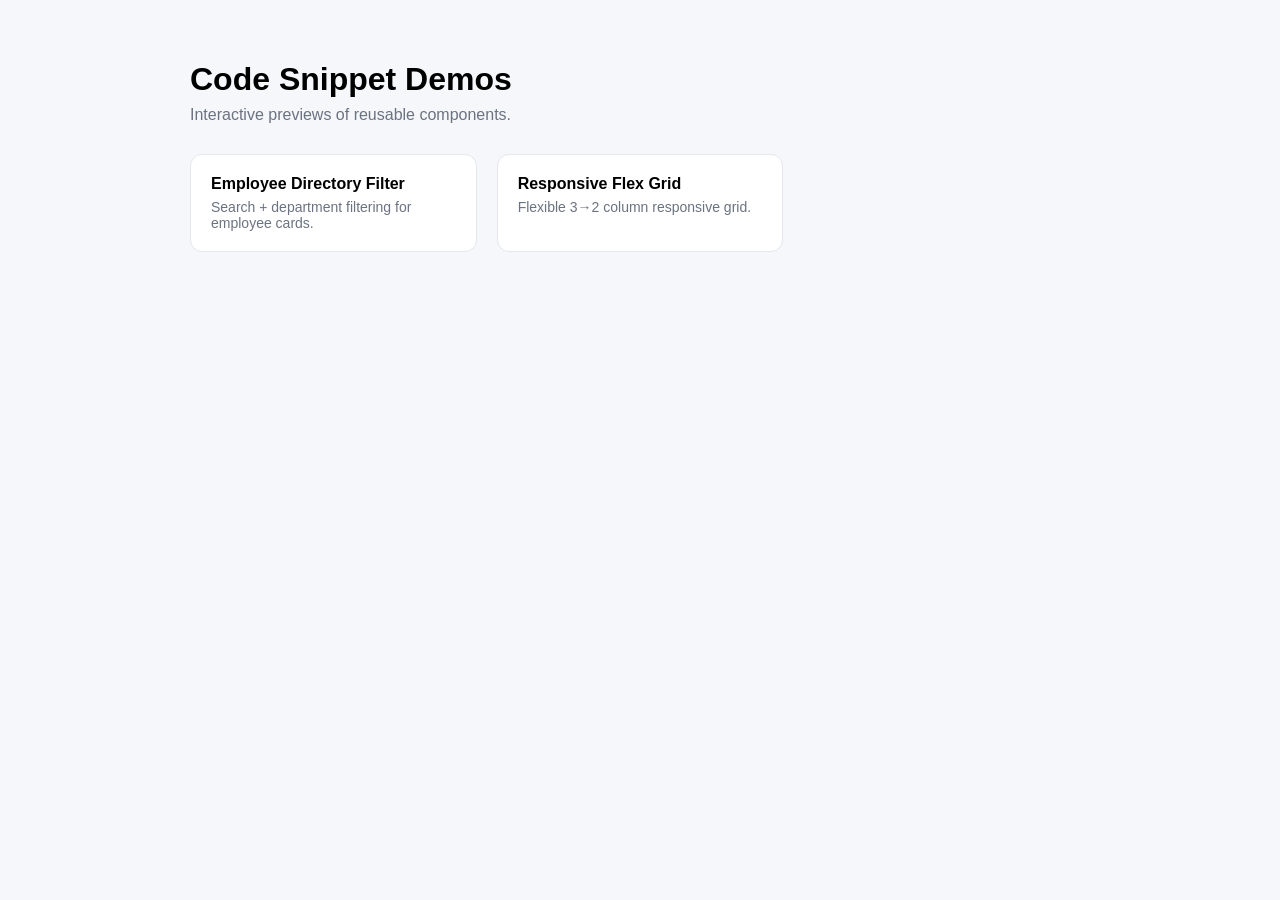
==== demos/index.html @ 4657b1a3 "demo home page" ====
<!DOCTYPE html>
<html lang="en">
<head>
    <meta charset="UTF-8" />
    <meta name="viewport" content="width=device-width, initial-scale=1.0" />
    <title>Snippet Demos</title>

    <style>
        body {
            font-family: Arial, sans-serif;
            background: #f5f7fa;
            margin: 0;
            padding: 40px;
        }

        .container {
            max-width: 900px;
            margin: auto;
        }

        h1 {
            margin-bottom: 8px;
        }

        .subtitle {
            color: #6b7280;
            margin-bottom: 30px;
        }

        .grid {
            display: grid;
            grid-template-columns: repeat(auto-fill, minmax(260px, 1fr));
            gap: 20px;
        }

        .card {
            background: white;
            border-radius: 12px;
            padding: 20px;
            text-decoration: none;
            color: inherit;
            border: 1px solid #e5e7eb;
            transition: all 0.15s ease;
        }

            .card:hover {
                transform: translateY(-3px);
                box-shadow: 0 10px 25px rgba(0,0,0,0.08);
            }

        .card-title {
            font-weight: bold;
            margin-bottom: 6px;
        }

        .card-desc {
            font-size: 14px;
            color: #6b7280;
        }

        .empty {
            color: #6b7280;
            padding: 40px 0;
        }
    </style>
</head>
<body>

    <div class="container">
        <h1>Code Snippet Demos</h1>
        <div class="subtitle">
            Interactive previews of reusable components.
        </div>

        <div id="demoGrid" class="grid"></div>
        <div id="emptyState" class="empty" style="display:none;">
            No demos found.
        </div>
    </div>

    <script>
    async function loadDemos() {
      try {
        const res = await fetch("./demos.json");
        const demos = await res.json();

        const grid = document.getElementById("demoGrid");
        const empty = document.getElementById("emptyState");

        if (!demos.length) {
          empty.style.display = "block";
          return;
        }

        demos.forEach(demo => {
          const a = document.createElement("a");
          a.className = "card";
          a.href = demo.path;

          a.innerHTML = `
            <div class="card-title">${demo.title}</div>
            <div class="card-desc">${demo.description}</div>
          `;

          grid.appendChild(a);
        });

      } catch (err) {
        console.error("Failed to load demos:", err);
      }
    }

    loadDemos();
    </script>

</body>
</html>
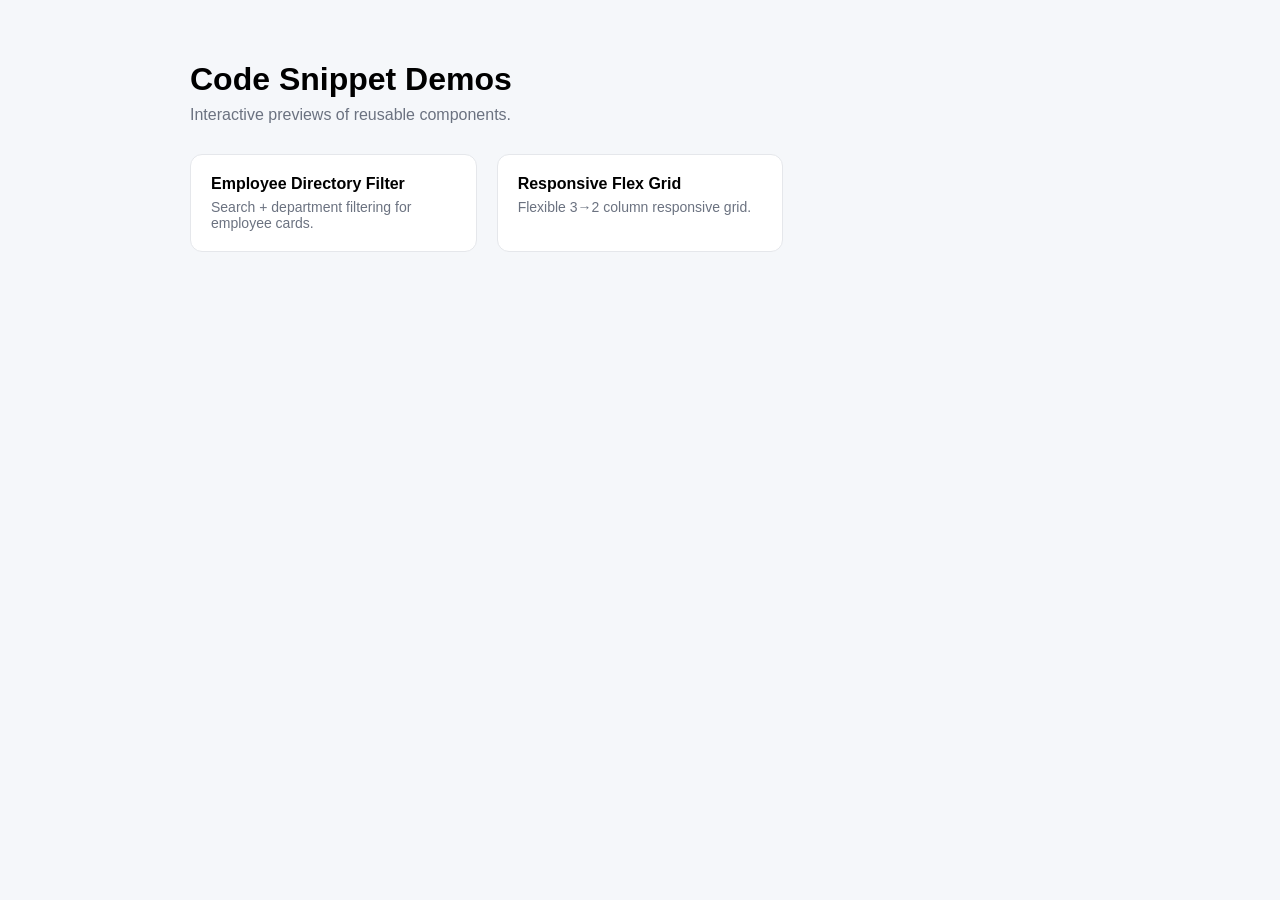
==== commit 52d59d48: "demo styles" ====
--- a/demos/index.html
+++ b/demos/index.html
@@ -4,22 +4,14 @@
     <meta charset="UTF-8" />
     <meta name="viewport" content="width=device-width, initial-scale=1.0" />
     <title>Snippet Demos</title>
+    <link rel="stylesheet" href="demo-styles.css" />
 
     <style>
-        body {
-            font-family: Arial, sans-serif;
-            background: #f5f7fa;
-            margin: 0;
-            padding: 40px;
-        }
+        
 
         .container {
             max-width: 900px;
             margin: auto;
-        }
-
-        h1 {
-            margin-bottom: 8px;
         }
 
         .subtitle {
--- a/demos/demo-styles.css
+++ b/demos/demo-styles.css
@@ -0,0 +1,32 @@
+
+
+body {
+    font-family: 'Open Sans', sans-serif;
+    background: #f5f7fa;
+    margin: 0;
+    padding: 40px;
+}
+
+h1 {
+    margin-bottom: 8px;
+    color: #000000;
+}
+
+p {
+    font-size: 18px;
+    line-height: 22px;
+    color: #000000;
+}
+
+a {
+    text-decoration: none;
+    color: #000000;
+}
+
+
+
+
+
+
+
+
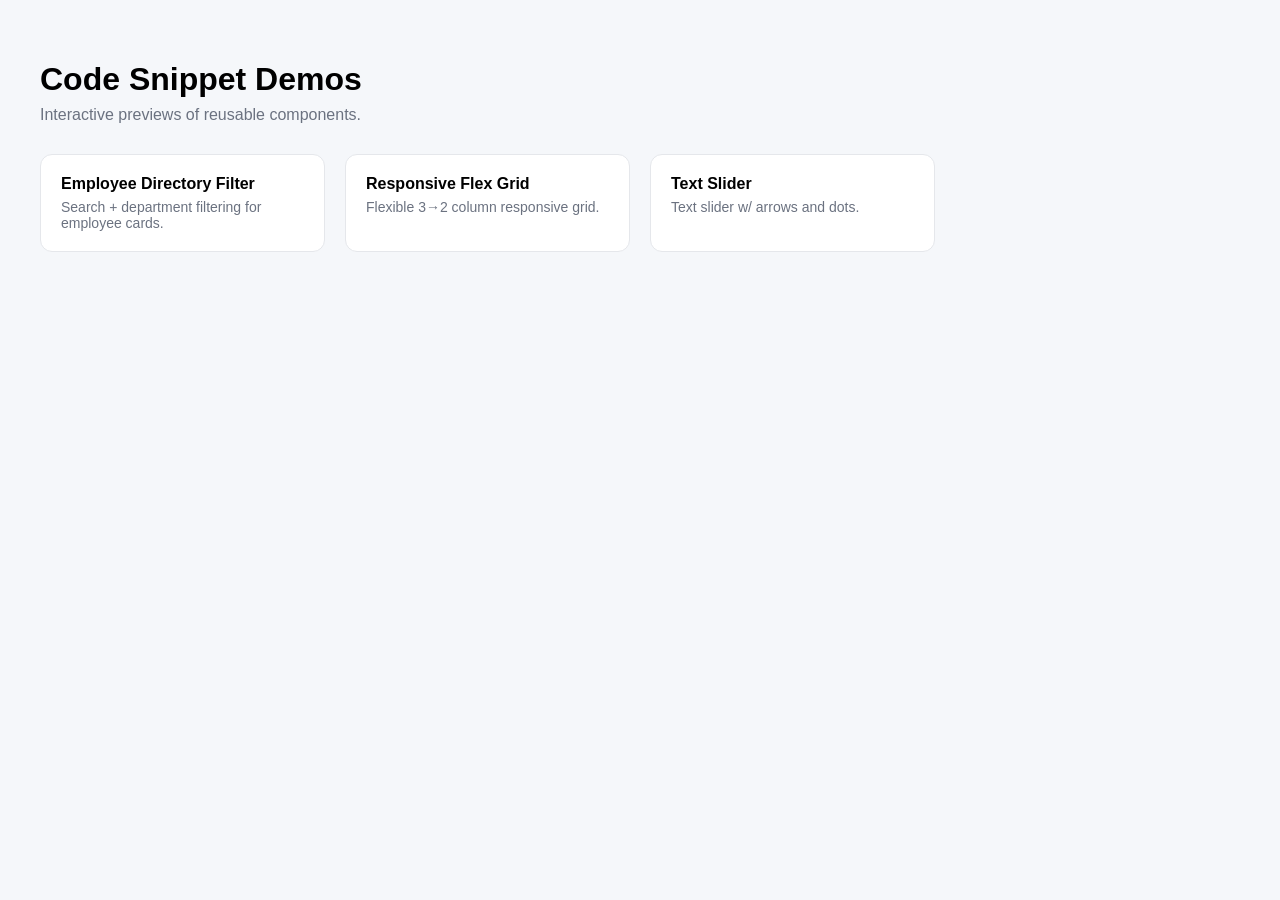
==== commit 479c2d49: "slider demo" ====
--- a/demos/index.html
+++ b/demos/index.html
@@ -7,10 +7,15 @@
     <link rel="stylesheet" href="demo-styles.css" />
 
     <style>
-        
+        body {
+            font-family: 'Open Sans', sans-serif;
+            background: #f5f7fa;
+            margin: 0;
+            padding: 40px;
+        }
 
         .container {
-            max-width: 900px;
+            max-width: 1200px;
             margin: auto;
         }
 
--- a/demos/demo-styles.css
+++ b/demos/demo-styles.css
@@ -2,9 +2,8 @@
 
 body {
     font-family: 'Open Sans', sans-serif;
-    background: #f5f7fa;
     margin: 0;
-    padding: 40px;
+    padding: 20px;
 }
 
 h1 {
@@ -23,6 +22,9 @@
     color: #000000;
 }
 
+.demo-wrapper {
+    margin: 40px 0;
+}
 
 
 
